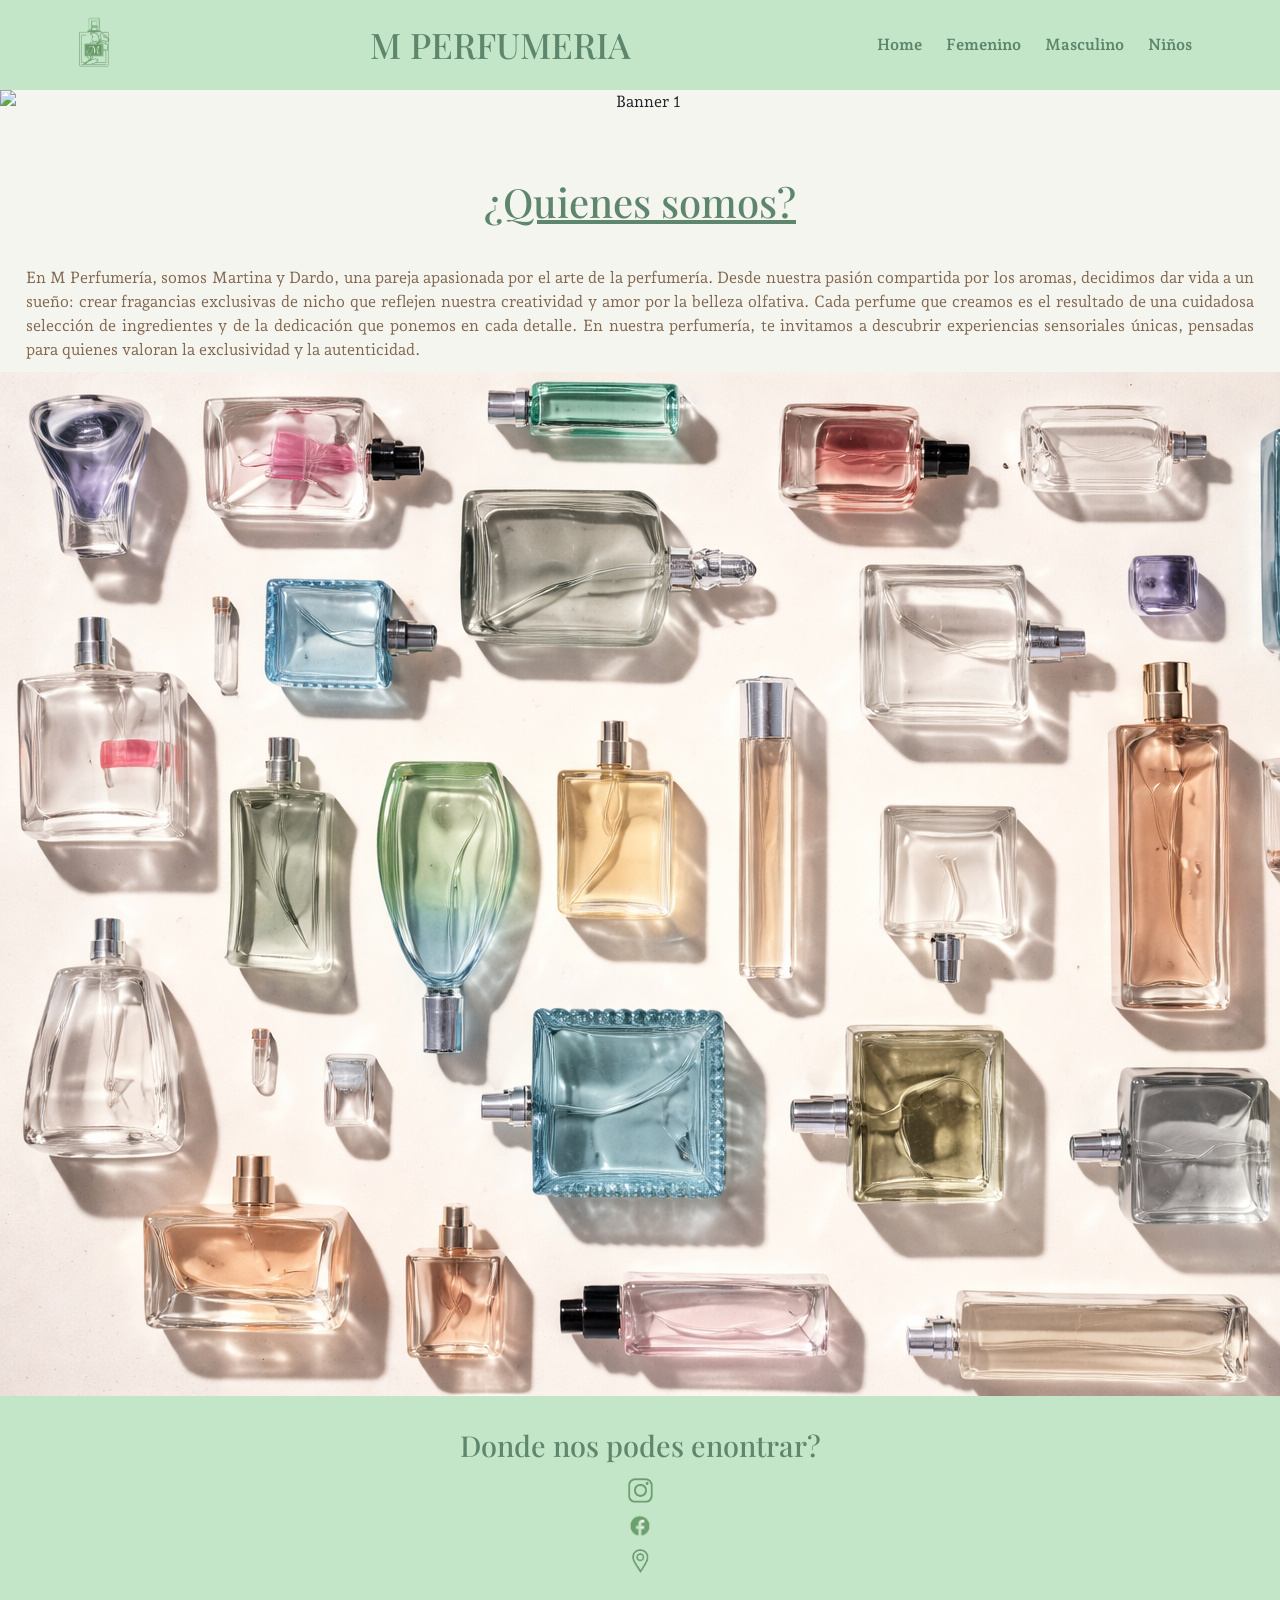
==== index.html @ dec8b04a "primer version" ====
<!DOCTYPE html>
<html lang="en">

<head>
    <meta charset="UTF-8">
    <meta name="viewport" content="width=device-width, initial-scale=1.0">
    <title>Document</title>
    <!--boostrap -->
    <link href="https://cdn.jsdelivr.net/npm/bootstrap@5.3.8/dist/css/bootstrap.min.css" rel="stylesheet"
        integrity="sha384-sRIl4kxILFvY47J16cr9ZwB07vP4J8+LH7qKQnuqkuIAvNWLzeN8tE5YBujZqJLB" crossorigin="anonymous">

    <link rel="stylesheet" href="./css/style.css">
</head>

<body>
    <header class="fondo">

        <a href=""><img class="logo" src="./img/logo.png" alt="Logo de marca"></a>
        <h1>M PERFUMERIA</h1>
        <nav>
            <ul>
                <li><a href="#">Home</a></li>
                <li><a href="./pages/mujer.html">Femenino</a></li>
                <li><a href="./pages/hombres.html">Masculino</a></li>
                <li><a href="./pages/niños.html">Niños</a></li>
            </ul>
        </nav>
    </header>

    <main>
        <div id="carouselPerfumeria" class="carousel slide" data-bs-ride="carousel">
            <div class="carousel-inner">
                <div class="carousel-item active">
                    <img src="https://placehold.co/1200x400/5D866C/F5F5F0?text=Nuevos+Ingresos" class="d-block w-100"
                        alt="Banner 1">
                </div>
                <div class="carousel-item">
                    <img src="https://placehold.co/1200x400/81674e/F5F5F0?text=Fragancias+Exclusivas"
                        class="d-block w-100" alt="Banner 2">
                </div>
            </div>
        </div>
        <section>
            <h2>¿Quienes somos?</h2>
            <p class="tipografia">En M Perfumería, somos Martina y Dardo, una pareja apasionada por el arte de la
                perfumería. Desde
                nuestra pasión compartida por los aromas, decidimos dar vida a un sueño: crear fragancias exclusivas de
                nicho que
                reflejen nuestra creatividad y amor por la belleza olfativa.
                Cada perfume que creamos es el resultado de una cuidadosa selección de ingredientes y de la dedicación
                que ponemos
                en cada detalle. En nuestra perfumería, te invitamos a descubrir experiencias sensoriales únicas,
                pensadas para
                quienes valoran la exclusividad y la autenticidad.</p>
            <img class="presentantacion" src="./img/perfumes-portada.png" alt="">
        </section>
        

    </main>



    <footer class="fondo">
        <h3>Donde nos podes enontrar?</h3>
        <a href=""><img class="redes" src="./img/instagram.png" alt="instagram"></a>
        <a href=""><img class="redes" src="./img/facebook.png" alt="facebook"></a>
        <a href=""><img class="redes" src="./img/ubicacion.png" alt=""></a>
        <iframe
            src="https://www.google.com/maps/embed?pb=!1m18!1m12!1m3!1d3284.718202139475!2d-58.43477722565514!3d-34.585996256560136!2m3!1f0!2f0!3f0!3m2!1i1024!2i768!4f13.1!3m3!1m2!1s0x95bcc945173b3dd7%3A0xe8a347bb55df550c!2sCoderhouse!5e0!3m2!1ses!2sar!4v1768933037406!5m2!1ses!2sar"
            width="200" height="150" style="border:0;" allowfullscreen="" loading="lazy"
            referrerpolicy="no-referrer-when-downgrade"></iframe>


    </footer>

    <!--javascript de boostrap-->
    <script src="https://cdn.jsdelivr.net/npm/bootstrap@5.3.8/dist/js/bootstrap.bundle.min.js"
        integrity="sha384-FKyoEForCGlyvwx9Hj09JcYn3nv7wiPVlz7YYwJrWVcXK/BmnVDxM+D2scQbITxI"
        crossorigin="anonymous"></script>

</body>

</html>
---- css/style.css ----
@import url('https://fonts.googleapis.com/css2?family=Playfair+Display:ital,wght@0,400..900;1,400..900&display=swap');
/*titulos
font-family: "Playfair Display" */
@import url('https://fonts.googleapis.com/css2?family=Andada+Pro:ital,wght@0,400..840;1,400..840&display=swap');
/*parrafos "Andada Pro", serif;*/

/*fuentes general
#F5F5F0 blanco
#E6D8C3 beige
#C2A68C marron
#5D866C
verde
*/

* {
    margin: 0;
    padding: 0;
    box-sizing: border-box;
}

body {
    overflow-x: hidden;
    width: 100%;
    background-color: #F5F5F0;
    font-family: "Andada Pro", serif;
}

/*TIPOGRAFIA GENERAL*/

h1 {
    color: #5D866C;
    font-family: "Playfair Display", serif;
    font-size: 2.2rem;
    margin: 0;
}

h2 {
    color: #5D866C;
    font-family: "Playfair Display", serif;
    font-size: 2.5rem;
    text-decoration: underline;
    padding: 2rem 0;
    text-align: center;
}

h3 {
    color: #5D866C;
    font-family: "Playfair Display", serif;
    font-size: 1.8rem;
    padding: 0 0 3px 0;
}

.tipografia {
    color: #81674e;
    font-family: "Andada Pro", serif;
    text-align: justify;
}

p {
    padding: 0 2% 10px 2%;
    /* Quitamos padding superior para que no baje */
    margin: 0;
    text-align: justify;
    font-family: "Andada Pro", serif;
    color: #81674e;
}

ul {
    display: inline-block;
    margin: 0;
    padding: 0;
    list-style: none;
}

/*HEADER*/
header {
    display: flex;
    align-items: center;
    justify-content: space-between;
    padding: 10px 5%;
    height: 90px;
    background-color: #c3e6c8;
}

header ul {
    font-family: "Andada Pro", serif;
    display: flex;
    margin: 0;
    padding: 0;
    list-style: none;
}

header li {
    margin-right: 1.5rem;
}

header a {
    text-decoration: none;
    color: #5D866C;
    font-weight: bold;
}

.fondo {
    background-color: #c3e6c8;
}

/*Main*/
main {
    text-align: center;
    background-color: #F5F5F0;
    display: flow-root;
}

/*imagenes*/
.logo {
    width: 60px;
    height: auto;
}

.presentacion {
    max-width: 100%;
    height: auto;
    display: block;
    margin: 0 auto;
}

.redes {
    width: 35px !important;
    height: 35px !important;
    margin: 0 10px;
    object-fit: contain;
}

/*grids*/
.hombre1,
.hombre2,
.hombre3,
.mujer1,
.mujer2,
.mujer3,
.nena,
.nene,
.unisex {
    display: grid;
    grid-template-areas:
        "titulo titulo"
        "img texto"
        "img ingredientes"
        "compra compra";
    grid-template-columns: 45% 45%;
    /* Forzamos a que las filas de contenido sean flexibles pero pegadas arriba */
    grid-template-rows: auto min-content min-content auto;
    column-gap: 2%;
    row-gap: 10px;
    width: 90%;
    max-width: 1000px;
    margin: 0 auto 0 auto;
    padding-bottom: 3rem;
    justify-content: center;
    /* IMPORTANTE: Alinea todo al inicio de la celda para que el texto no baje */
    align-items: start;
}

.tituloh1,
.tituloh2,
.tituloh3,
.titulom1,
.titulom2,
.titulom3,
.tituloa,
.tituloe,
.titulox {
    grid-area: titulo;
    align-self: center;
    /* El título sí lo centramos */
    padding-bottom: 10px;
}

.imgh1,
.imgh2,
.imgh3,
.imgm1,
.imgm2,
.imgm3,
.imga,
.imge,
.imgx {
    grid-area: img;
}

[class^="img"] img {
    width: 100%;
    max-width: 280px;
    height: auto;
}

.textoh1,
.textoh2,
.textoh3,
.textom1,
.textom2,
.textom3,
.textoa,
.textoe,
.textox {
    grid-area: texto;
    /* Forzamos a que este bloque empiece arriba de su celda */
    align-self: start;
}

.ingredientesh1,
.ingredientesh2,
.ingredientesh3,
.ingredientesm1,
.ingredientesm2,
.ingredientesm3,
.ingredientesa,
.ingredientese,
.ingredientesx {
    grid-area: ingredientes;
    text-align: left;
    padding-left: 2%;
    align-self: start;
}

.comprah1,
.comprah2,
.comprah3,
.compram1,
.compram2,
.compram3,
.compraa,
.comprae,
.comprax {
    grid-area: compra;
    display: flex;
    justify-content: center;
    align-self: center;
    padding-top: 15px;
}

button {
    background-color: #5D866C;
    color: #F5F5F0;
    border: none;
    padding: 8px 20px;
    font-family: "Andada Pro", serif;
    cursor: pointer;
    border-radius: 4px;
}

footer {
    background-color: #c3e6c8;
    padding: 2rem;
    text-align: center;
    display: flex;
    flex-direction: column;
    align-items: center;
    margin-top: 0;
}

/*MOBILE*/

@media (max-width: 480px) {

    header {
        flex-direction: column;
        height: auto;
        gap: 1rem;
        padding: 15px;
    }

    h1 {
        font-size: 2rem;
    }

    header ul {
        flex-wrap: wrap;
        justify-content: center;
        gap: 10px;
    }

    .hombre1,
    .hombre2,
    .hombre3,
    .mujer1,
    .mujer2,
    .mujer3,
    .nena,
    .nene,
    .unisex {
        grid-template-columns: 100%;
        grid-template-areas:
            "titulo"
            "img"
            "texto"
            "ingredientes"
            "compra";
        width: 100%;
        align-items: center;
        /* En mobile sí centramos */
    }

    [class^="img"] img {
        max-width: 200px;
    }

    p {
        padding: 15px 5%;
    }
}


#carouselPerfumeria {
    margin-bottom: 2rem;
    width: 100%;
}

.carousel-inner img {
    height: auto;
    max-height: 400px;
    object-fit: cover;
}
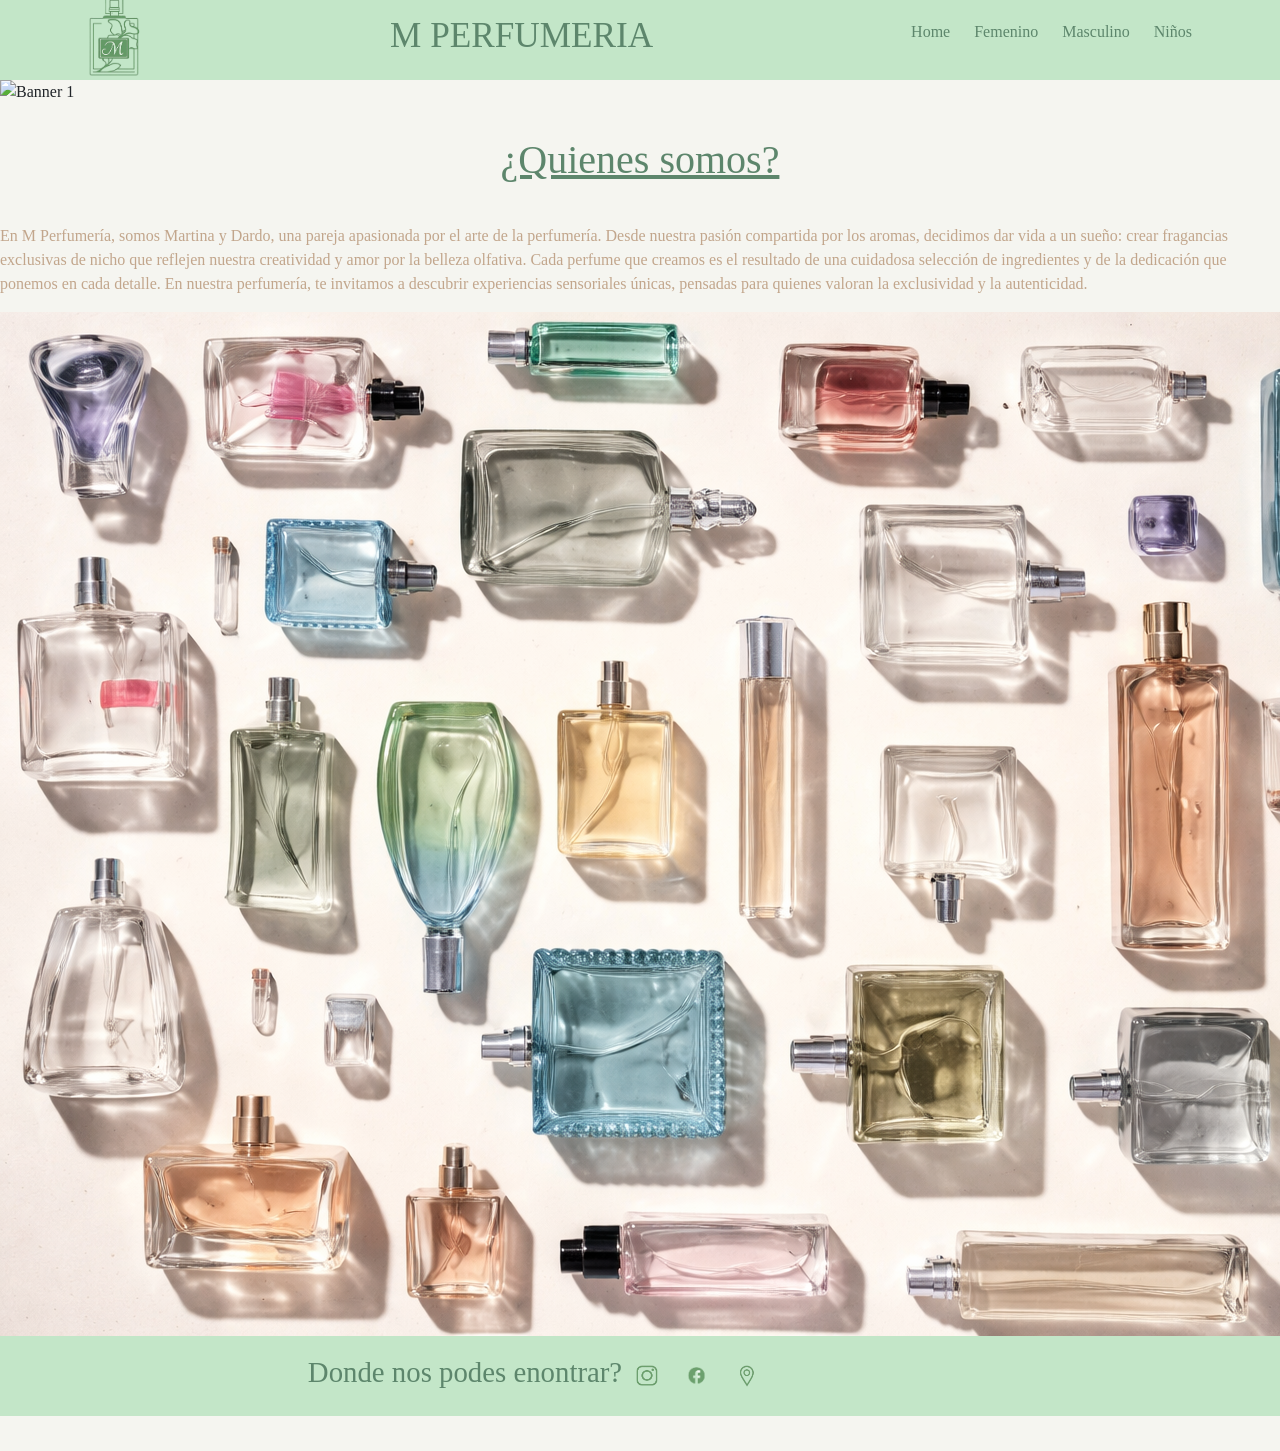
==== commit c61ddd25: "entrega sass" ====
--- a/index.html
+++ b/index.html
@@ -9,7 +9,7 @@
     <link href="https://cdn.jsdelivr.net/npm/bootstrap@5.3.8/dist/css/bootstrap.min.css" rel="stylesheet"
         integrity="sha384-sRIl4kxILFvY47J16cr9ZwB07vP4J8+LH7qKQnuqkuIAvNWLzeN8tE5YBujZqJLB" crossorigin="anonymous">
 
-    <link rel="stylesheet" href="./css/style.css">
+    <link rel="stylesheet" href="./css/estilos.css">
 </head>
 
 <body>
--- a/css/estilos.css
+++ b/css/estilos.css
@@ -0,0 +1,261 @@
+@charset "UTF-8";
+* {
+  margin: 0;
+  padding: 0;
+  box-sizing: border-box;
+}
+
+body {
+  overflow-x: hidden;
+  width: 100%;
+  background-color: #F5F5F0;
+  font-family: "Andada Pro", serif;
+}
+
+/* TIPOGRAFÍAS HEADER (unificadas) */
+header {
+  display: flex;
+  align-items: center;
+  justify-content: space-between;
+  padding: 10px 5%;
+  height: 80px;
+  background-color: #c3e6c8;
+}
+header .logo {
+  width: 100px;
+  height: auto;
+}
+header .logo img {
+  width: 100%;
+  height: auto;
+}
+header ul {
+  font-family: "Andada Pro", serif;
+  display: flex;
+  list-style: none;
+}
+header li {
+  margin-right: 1.5rem;
+}
+header a {
+  text-decoration: none;
+  color: #5D866C;
+  font-weight: normal;
+  font-family: "Andada Pro", serif;
+}
+
+/* TITULOS */
+h1 {
+  color: #5D866C;
+  font-family: "Playfair Display", serif;
+  font-size: 2.2rem;
+}
+
+h2 {
+  color: #5D866C;
+  font-family: "Playfair Display", serif;
+  font-size: 2.5rem;
+  text-decoration: underline;
+  text-align: center;
+  padding: 2rem 0;
+  font-weight: normal;
+}
+
+h3 {
+  color: #5D866C;
+  font-family: "Playfair Display", serif;
+  font-size: 1.8rem;
+}
+
+/* PÁRRAFOS Y LISTAS - COLOR MARRÓN */
+p,
+.tipografía,
+ul,
+label {
+  color: #C2A68C;
+  font-family: "Andada Pro", serif;
+}
+
+/* GRID */
+.hombre1,
+.hombre2,
+.hombre3,
+.mujer1,
+.mujer2,
+.mujer3,
+.nena,
+.nene,
+.unisex {
+  display: grid;
+  grid-template-areas: "titulo titulo" "img texto" "img ingredientes" "compra compra";
+  grid-template-columns: 1fr 1fr;
+  grid-template-rows: auto min-content min-content auto;
+  column-gap: 2%;
+  row-gap: 10px;
+  width: 90%;
+  max-width: 1000px;
+  margin: 0 auto;
+  padding-bottom: 3rem;
+  justify-content: center;
+  align-items: start;
+}
+
+.tituloh1,
+.tituloh2,
+.tituloh3,
+.titulom1,
+.titulom2,
+.titulom3,
+.tituloe,
+.tituloa,
+.titulox {
+  grid-area: titulo;
+}
+
+.imgh1,
+.imgh2,
+.imgh3,
+.imgm1,
+.imgm2,
+.imgm3,
+.imga,
+.imge,
+.imgx {
+  grid-area: img;
+  width: 100%;
+}
+
+.textoh1,
+.textoh2,
+.textoh3,
+.textom1,
+.textom2,
+.textom3,
+.textoa,
+.textoe,
+.textox {
+  grid-area: texto;
+}
+
+.ingredientesh1,
+.ingredientesh2,
+.ingredientesh3,
+.ingredientesm1,
+.ingredientesm2,
+.ingredientesm3,
+.ingredientesa,
+.ingredientese,
+.ingredientesx {
+  grid-area: ingredientes;
+}
+
+.comprah1,
+.comprah2,
+.comprah3,
+.compram1,
+.compram2,
+.compram3,
+.compraa,
+.comprae,
+.comprax {
+  grid-area: compra;
+  justify-content: center;
+  display: flex;
+}
+
+/* ANIMACION IMÁGENES PRODUCTOS */
+@keyframes aparecer {
+  from {
+    opacity: 0;
+    transform: translateY(20px);
+  }
+  to {
+    opacity: 1;
+    transform: translateY(0);
+  }
+}
+.producto {
+  animation: aparecer 1s ease-in-out;
+}
+
+/* BOTÓN */
+input[type=submit] {
+  background-color: #5D866C;
+  color: #F5F5F0;
+  border: none;
+  padding: 10px 18px;
+  border-radius: 6px;
+  cursor: pointer;
+  font-family: "Andada Pro", serif;
+  transition: transform 0.2s;
+}
+input[type=submit]:hover {
+  transform: scale(1.05);
+}
+
+/* FOOTER */
+footer {
+  background-color: #c3e6c8;
+  height: 80px;
+  display: flex;
+  align-items: center;
+  justify-content: center;
+}
+
+footer .redes {
+  width: 30px;
+  height: 30px;
+  margin: 0 10px;
+  object-fit: contain;
+}
+
+/* MOBILE */
+@media (max-width: 480px) {
+  header {
+    flex-direction: column;
+    height: auto;
+    gap: 1rem;
+    padding: 15px;
+    text-align: center; /* Centra el texto del logo/título */
+  }
+  /* Ajuste del Grid de Productos */
+  .hombre1, .hombre2, .hombre3,
+  .mujer1, .mujer2, .mujer3,
+  .nena, .nene, .unisex {
+    grid-template-columns: 1fr; /* Forzamos una sola columna */
+    grid-template-areas: "titulo" "img" "texto" "ingredientes" "compra";
+    width: 100%;
+    display: flex; /* Cambiar a flex puede ser más fácil para centrar todo en mobile */
+    flex-direction: column;
+    align-items: center;
+    text-align: center; /* Centra los textos y párrafos */
+  }
+  /* Centrar la imagen específicamente */
+  [class^=imgh], [class^=imgm], [class^=imga], [class^=imge], [class^=imgx] {
+    display: flex;
+    justify-content: center;
+    width: 100%;
+  }
+  [class^=imgh] img, [class^=imgm] img, [class^=imga] img, [class^=imge] img, [class^=imgx] img {
+    max-width: 280px; /* Un poco más grande para que luzca mejor */
+    height: auto;
+  }
+  /* Quitar el padding lateral excesivo si lo hubiera y centrar listas */
+  p {
+    padding: 10px 10%;
+    text-align: center;
+  }
+  ul {
+    list-style: none; /* A veces los puntos de la lista descentran el texto */
+    padding: 0;
+    margin-bottom: 1rem;
+  }
+  /* Centrar la sección de compra (tamaños y botón) */
+  [class^=compra] {
+    flex-direction: column;
+    gap: 15px;
+    align-items: center;
+  }
+}
+
+/*# sourceMappingURL=estilos.css.map */
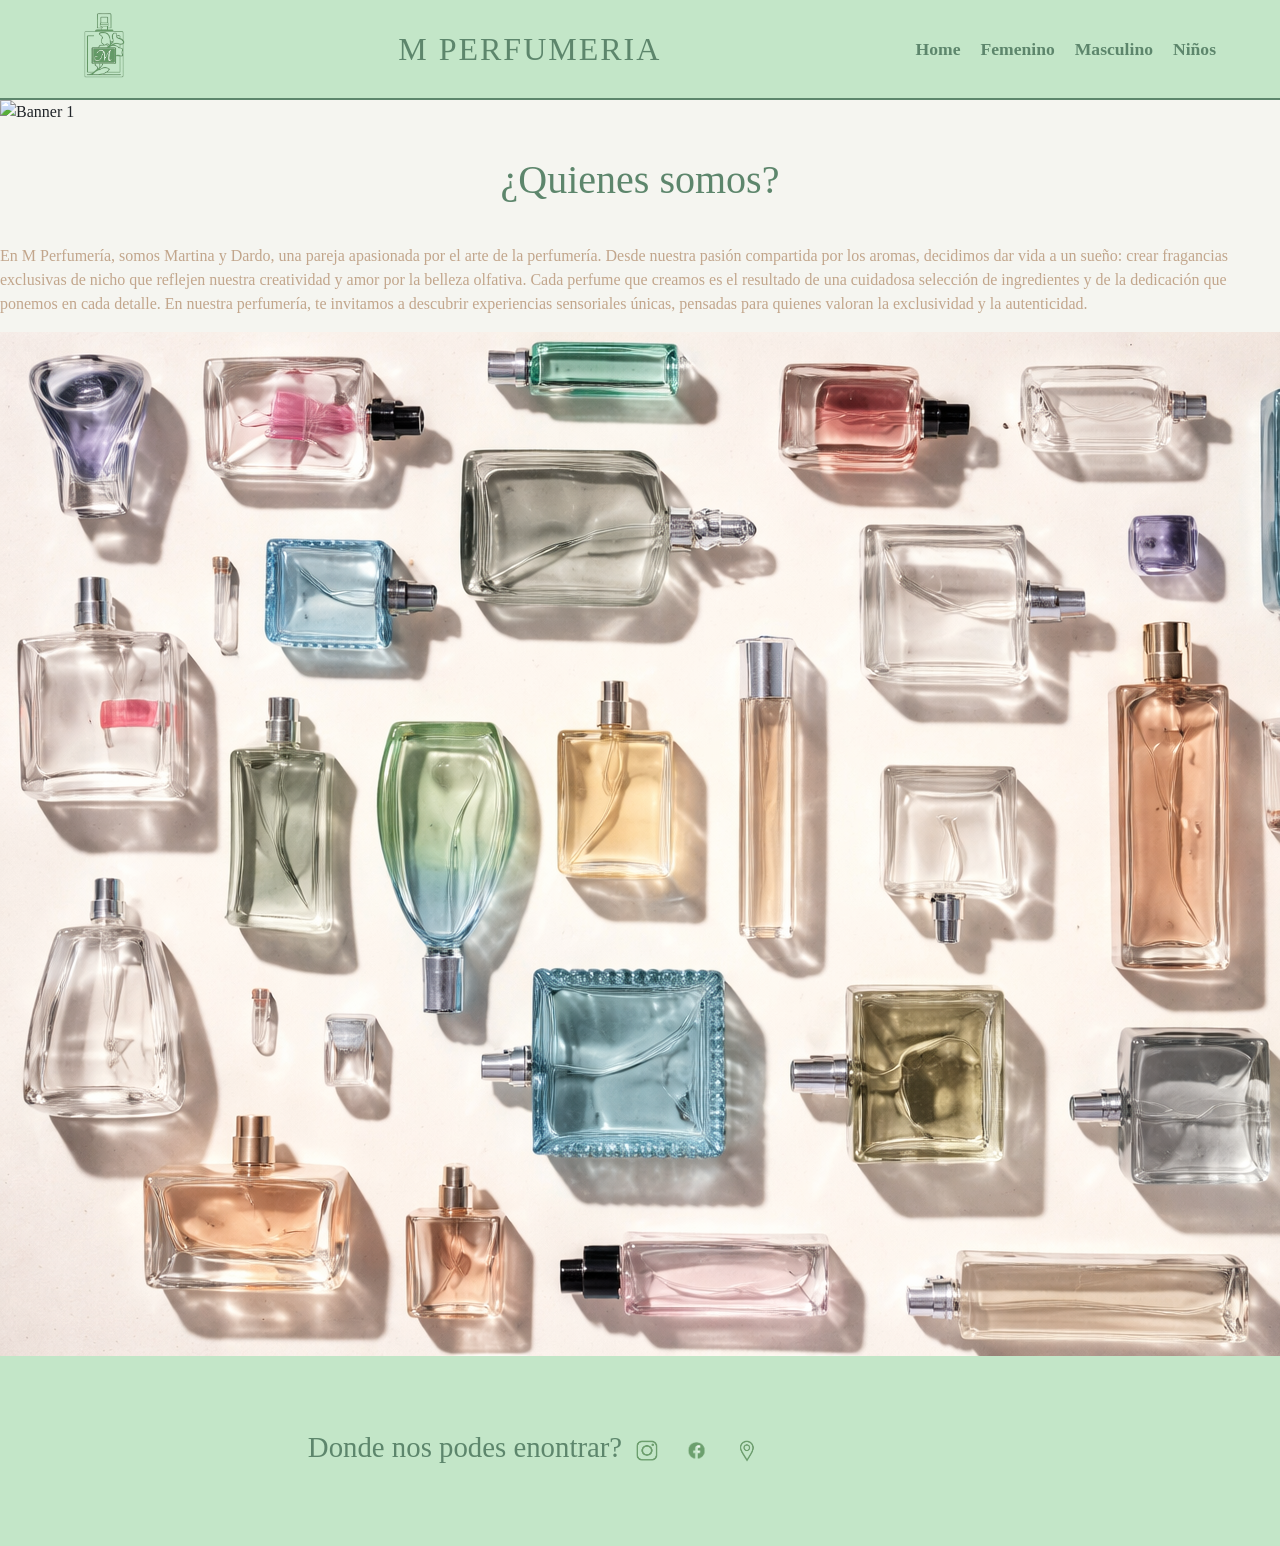
==== commit 988254a4: "entrega final desarrollo web" ====
--- a/index.html
+++ b/index.html
@@ -4,12 +4,20 @@
 <head>
     <meta charset="UTF-8">
     <meta name="viewport" content="width=device-width, initial-scale=1.0">
-    <title>Document</title>
+    <meta name="description"
+        content="Descubrí en M Perfumería la fragancia ideal para cada ocasión. Explorá nuestro catálogo exclusivo con opciones para toda la familia: hombres, mujeres y niños.">
+    <title>Home-M perfumeria</title>
     <!--boostrap -->
     <link href="https://cdn.jsdelivr.net/npm/bootstrap@5.3.8/dist/css/bootstrap.min.css" rel="stylesheet"
         integrity="sha384-sRIl4kxILFvY47J16cr9ZwB07vP4J8+LH7qKQnuqkuIAvNWLzeN8tE5YBujZqJLB" crossorigin="anonymous">
 
     <link rel="stylesheet" href="./css/estilos.css">
+
+    <title>M Perfumería | Fragancias de Nicho y Exclusivas</title>
+    <meta name="description"
+        content="Descubrí experiencias sensoriales únicas con M Perfumería. Fragancias exclusivas creadas con pasión por Martina y Dardo.">
+    <meta name="keywords"
+        content="perfumería, fragancias exclusivas, perfumes de nicho, perfumes artesanales, M Perfumería">
 </head>
 
 <body>
@@ -52,9 +60,9 @@
                 en cada detalle. En nuestra perfumería, te invitamos a descubrir experiencias sensoriales únicas,
                 pensadas para
                 quienes valoran la exclusividad y la autenticidad.</p>
-            <img class="presentantacion" src="./img/perfumes-portada.png" alt="">
+            <img class="presentantacion" src="./img/perfumes-portada.png" alt="Muestra general de perfumes de la marca">
         </section>
-        
+
 
     </main>
 
@@ -64,7 +72,7 @@
         <h3>Donde nos podes enontrar?</h3>
         <a href=""><img class="redes" src="./img/instagram.png" alt="instagram"></a>
         <a href=""><img class="redes" src="./img/facebook.png" alt="facebook"></a>
-        <a href=""><img class="redes" src="./img/ubicacion.png" alt=""></a>
+        <a href=""><img class="redes" src="./img/ubicacion.png" alt="ubicación"></a>
         <iframe
             src="https://www.google.com/maps/embed?pb=!1m18!1m12!1m3!1d3284.718202139475!2d-58.43477722565514!3d-34.585996256560136!2m3!1f0!2f0!3f0!3m2!1i1024!2i768!4f13.1!3m3!1m2!1s0x95bcc945173b3dd7%3A0xe8a347bb55df550c!2sCoderhouse!5e0!3m2!1ses!2sar!4v1768933037406!5m2!1ses!2sar"
             width="200" height="150" style="border:0;" allowfullscreen="" loading="lazy"
@@ -73,7 +81,6 @@
 
     </footer>
 
-    <!--javascript de boostrap-->
     <script src="https://cdn.jsdelivr.net/npm/bootstrap@5.3.8/dist/js/bootstrap.bundle.min.js"
         integrity="sha384-FKyoEForCGlyvwx9Hj09JcYn3nv7wiPVlz7YYwJrWVcXK/BmnVDxM+D2scQbITxI"
         crossorigin="anonymous"></script>
--- a/css/estilos.css
+++ b/css/estilos.css
@@ -5,99 +5,191 @@
   box-sizing: border-box;
 }
 
-body {
+html, body {
+  max-width: 100vw;
   overflow-x: hidden;
   width: 100%;
   background-color: #F5F5F0;
   font-family: "Andada Pro", serif;
 }
 
-/* TIPOGRAFÍAS HEADER (unificadas) */
+h1 {
+  color: #5D866C;
+  font-family: "Playfair Display", serif;
+  font-size: 2.2rem;
+}
+
+h2 {
+  color: #5D866C;
+  font-family: "Playfair Display", serif;
+  font-size: 2.5rem;
+  text-align: center;
+  padding: 2rem 0;
+}
+
+h3 {
+  color: #5D866C;
+  font-family: "Playfair Display", serif;
+  font-size: 1.8rem;
+}
+
+p, .tipografia, ul, label {
+  color: #C2A68C;
+  font-family: "Andada Pro", serif;
+}
+
 header {
   display: flex;
   align-items: center;
   justify-content: space-between;
   padding: 10px 5%;
-  height: 80px;
+  height: 100px;
   background-color: #c3e6c8;
+  border-bottom: 2px solid #5D866C;
 }
 header .logo {
-  width: 100px;
+  width: 80px;
   height: auto;
-}
-header .logo img {
-  width: 100%;
-  height: auto;
-}
-header ul {
-  font-family: "Andada Pro", serif;
+  transition: transform 0.3s ease;
+}
+header .logo:hover {
+  transform: rotate(5deg) scale(1.1);
+}
+header h1 {
+  color: #5D866C;
+  font-family: "Playfair Display", serif;
+  font-size: 2rem;
+  margin: 0;
+  text-transform: uppercase;
+  letter-spacing: 2px;
+}
+@keyframes brilloDestello {
+  0%, 100% {
+    color: #5D866C;
+    text-shadow: none;
+  }
+  50% {
+    color: #F5F5F0;
+    text-shadow: 0 0 10px #F5F5F0, 0 0 20px #F5F5F0;
+  }
+}
+header h1 {
+  animation: brilloDestello 3s infinite ease-in-out;
+}
+header nav ul {
   display: flex;
   list-style: none;
-}
-header li {
-  margin-right: 1.5rem;
-}
-header a {
+  margin: 0;
+  padding: 0;
+  gap: 20px;
+}
+header nav ul li a {
   text-decoration: none;
   color: #5D866C;
-  font-weight: normal;
   font-family: "Andada Pro", serif;
-}
-
-/* TITULOS */
-h1 {
-  color: #5D866C;
-  font-family: "Playfair Display", serif;
-  font-size: 2.2rem;
-}
-
-h2 {
-  color: #5D866C;
-  font-family: "Playfair Display", serif;
-  font-size: 2.5rem;
+  font-weight: bold;
+  font-size: 1.1rem;
+  transition: color 0.3s ease;
+}
+header nav ul li a:hover {
+  color: #C2A68C;
   text-decoration: underline;
-  text-align: center;
-  padding: 2rem 0;
-  font-weight: normal;
-}
-
-h3 {
-  color: #5D866C;
-  font-family: "Playfair Display", serif;
-  font-size: 1.8rem;
-}
-
-/* PÁRRAFOS Y LISTAS - COLOR MARRÓN */
-p,
-.tipografía,
-ul,
-label {
-  color: #C2A68C;
-  font-family: "Andada Pro", serif;
-}
-
-/* GRID */
+}
+@media (max-width: 480px) {
+  header {
+    flex-direction: column;
+    height: auto;
+    padding: 20px;
+    text-align: center;
+    gap: 15px;
+  }
+  header h1 {
+    font-size: 1.5rem;
+  }
+  header nav ul {
+    flex-direction: row;
+    justify-content: center;
+    flex-wrap: wrap;
+    gap: 10px;
+  }
+  header nav ul li {
+    margin: 0;
+  }
+}
+
 .hombre1,
 .hombre2,
-.hombre3,
+.hombre3 {
+  display: grid;
+  grid-template-areas: "titulo titulo" "texto img" "ingredientes img" "compra compra";
+  grid-template-columns: 1fr 1fr;
+  grid-template-rows: auto auto auto auto;
+  column-gap: 5%;
+  row-gap: 25px;
+  width: 90%;
+  max-width: 1000px;
+  margin: 0 auto;
+  padding-bottom: 3rem;
+  align-items: start;
+}
+@media (max-width: 1024px) {
+  .hombre1,
+  .hombre2,
+  .hombre3 {
+    grid-template-columns: 1fr;
+    grid-template-areas: "titulo" "img" "texto" "ingredientes" "compra";
+    text-align: center;
+  }
+}
+
 .mujer1,
 .mujer2,
-.mujer3,
+.mujer3 {
+  display: grid;
+  grid-template-areas: "titulo titulo" "img texto" "img ingredientes" "compra compra";
+  grid-template-columns: 1fr 1fr;
+  grid-template-rows: auto auto auto auto;
+  column-gap: 5%;
+  row-gap: 25px;
+  width: 90%;
+  max-width: 1000px;
+  margin: 0 auto;
+  padding-bottom: 3rem;
+  align-items: start;
+}
+@media (max-width: 1024px) {
+  .mujer1,
+  .mujer2,
+  .mujer3 {
+    grid-template-columns: 1fr;
+    grid-template-areas: "titulo" "img" "texto" "ingredientes" "compra";
+    text-align: center;
+  }
+}
+
 .nena,
 .nene,
 .unisex {
   display: grid;
-  grid-template-areas: "titulo titulo" "img texto" "img ingredientes" "compra compra";
+  grid-template-areas: "titulo titulo" "img compra" "img texto" "img ingredientes";
   grid-template-columns: 1fr 1fr;
-  grid-template-rows: auto min-content min-content auto;
-  column-gap: 2%;
-  row-gap: 10px;
+  grid-template-rows: auto auto auto auto;
+  column-gap: 5%;
+  row-gap: 25px;
   width: 90%;
   max-width: 1000px;
   margin: 0 auto;
   padding-bottom: 3rem;
-  justify-content: center;
   align-items: start;
+}
+@media (max-width: 1024px) {
+  .nena,
+  .nene,
+  .unisex {
+    grid-template-columns: 1fr;
+    grid-template-areas: "titulo" "img" "texto" "ingredientes" "compra";
+    text-align: center;
+  }
 }
 
 .tituloh1,
@@ -124,6 +216,19 @@
   grid-area: img;
   width: 100%;
 }
+.imgh1 img,
+.imgh2 img,
+.imgh3 img,
+.imgm1 img,
+.imgm2 img,
+.imgm3 img,
+.imga img,
+.imge img,
+.imgx img {
+  width: 100%;
+  height: auto;
+  border-radius: 8px;
+}
 
 .textoh1,
 .textoh2,
@@ -159,27 +264,20 @@
 .comprae,
 .comprax {
   grid-area: compra;
+  display: flex;
   justify-content: center;
-  display: flex;
-}
-
-/* ANIMACION IMÁGENES PRODUCTOS */
-@keyframes aparecer {
-  from {
-    opacity: 0;
-    transform: translateY(20px);
-  }
-  to {
-    opacity: 1;
-    transform: translateY(0);
-  }
-}
-.producto {
-  animation: aparecer 1s ease-in-out;
-}
-
-/* BOTÓN */
-input[type=submit] {
+  align-items: center;
+  gap: 10px;
+}
+.comprah1 input[type=submit],
+.comprah2 input[type=submit],
+.comprah3 input[type=submit],
+.compram1 input[type=submit],
+.compram2 input[type=submit],
+.compram3 input[type=submit],
+.compraa input[type=submit],
+.comprae input[type=submit],
+.comprax input[type=submit] {
   background-color: #5D866C;
   color: #F5F5F0;
   border: none;
@@ -189,19 +287,27 @@
   font-family: "Andada Pro", serif;
   transition: transform 0.2s;
 }
-input[type=submit]:hover {
+.comprah1 input[type=submit]:hover,
+.comprah2 input[type=submit]:hover,
+.comprah3 input[type=submit]:hover,
+.compram1 input[type=submit]:hover,
+.compram2 input[type=submit]:hover,
+.compram3 input[type=submit]:hover,
+.compraa input[type=submit]:hover,
+.comprae input[type=submit]:hover,
+.comprax input[type=submit]:hover {
   transform: scale(1.05);
 }
 
-/* FOOTER */
 footer {
   background-color: #c3e6c8;
-  height: 80px;
+  min-height: 80px;
   display: flex;
   align-items: center;
   justify-content: center;
-}
-
+  width: 100%;
+  padding: 20px;
+}
 footer .redes {
   width: 30px;
   height: 30px;
@@ -209,53 +315,56 @@
   object-fit: contain;
 }
 
-/* MOBILE */
 @media (max-width: 480px) {
-  header {
+  footer {
     flex-direction: column;
-    height: auto;
-    gap: 1rem;
-    padding: 15px;
-    text-align: center; /* Centra el texto del logo/título */
-  }
-  /* Ajuste del Grid de Productos */
-  .hombre1, .hombre2, .hombre3,
-  .mujer1, .mujer2, .mujer3,
-  .nena, .nene, .unisex {
-    grid-template-columns: 1fr; /* Forzamos una sola columna */
-    grid-template-areas: "titulo" "img" "texto" "ingredientes" "compra";
-    width: 100%;
-    display: flex; /* Cambiar a flex puede ser más fácil para centrar todo en mobile */
-    flex-direction: column;
-    align-items: center;
-    text-align: center; /* Centra los textos y párrafos */
-  }
-  /* Centrar la imagen específicamente */
-  [class^=imgh], [class^=imgm], [class^=imga], [class^=imge], [class^=imgx] {
-    display: flex;
-    justify-content: center;
-    width: 100%;
-  }
-  [class^=imgh] img, [class^=imgm] img, [class^=imga] img, [class^=imge] img, [class^=imgx] img {
-    max-width: 280px; /* Un poco más grande para que luzca mejor */
-    height: auto;
-  }
-  /* Quitar el padding lateral excesivo si lo hubiera y centrar listas */
-  p {
-    padding: 10px 10%;
-    text-align: center;
-  }
-  ul {
-    list-style: none; /* A veces los puntos de la lista descentran el texto */
-    padding: 0;
-    margin-bottom: 1rem;
-  }
-  /* Centrar la sección de compra (tamaños y botón) */
-  [class^=compra] {
-    flex-direction: column;
-    gap: 15px;
-    align-items: center;
-  }
+    gap: 20px;
+    text-align: center;
+  }
+}
+/* 1. ANIMACIÓN DE ENTRADA (Al cargar la página) */
+@keyframes aparecer {
+  from {
+    opacity: 0;
+    transform: translateY(30px);
+  }
+  to {
+    opacity: 1;
+    transform: translateY(0);
+  }
+}
+/* 2. ANIMACIÓN DE REVELADO (Al hacer scroll) */
+@keyframes revelarElemento {
+  from {
+    opacity: 0;
+    scale: 0.9;
+  }
+  to {
+    opacity: 1;
+    scale: 1;
+  }
+}
+/* APLICACIÓN A LOS PRODUCTOS */
+/* Como en tu HTML tenés <img class="producto ...">, esto activará el efecto lento */
+.producto {
+  animation: aparecer 1.8s ease-out; /* 1.8 segundos para que sea bien lento */
+  animation-fill-mode: both;
+}
+
+/* EFECTO DE SCROLL (Opcional, suma puntos para el final) */
+/* Esto hace que los títulos y fotos se revelen mientras bajás la pantalla */
+[class^=img] img, [class^=img], [class^=titulo] img, [class^=titulo] {
+  animation: revelarElemento linear both;
+  animation-timeline: view();
+  animation-range: entry 10% cover 30%;
+}
+
+/* ESTILO DEL BOTÓN (Para asegurar que no se rompa nada) */
+input[type=submit] {
+  transition: transform 0.3s ease;
+}
+input[type=submit]:hover {
+  transform: scale(1.05);
 }
 
 /*# sourceMappingURL=estilos.css.map */
